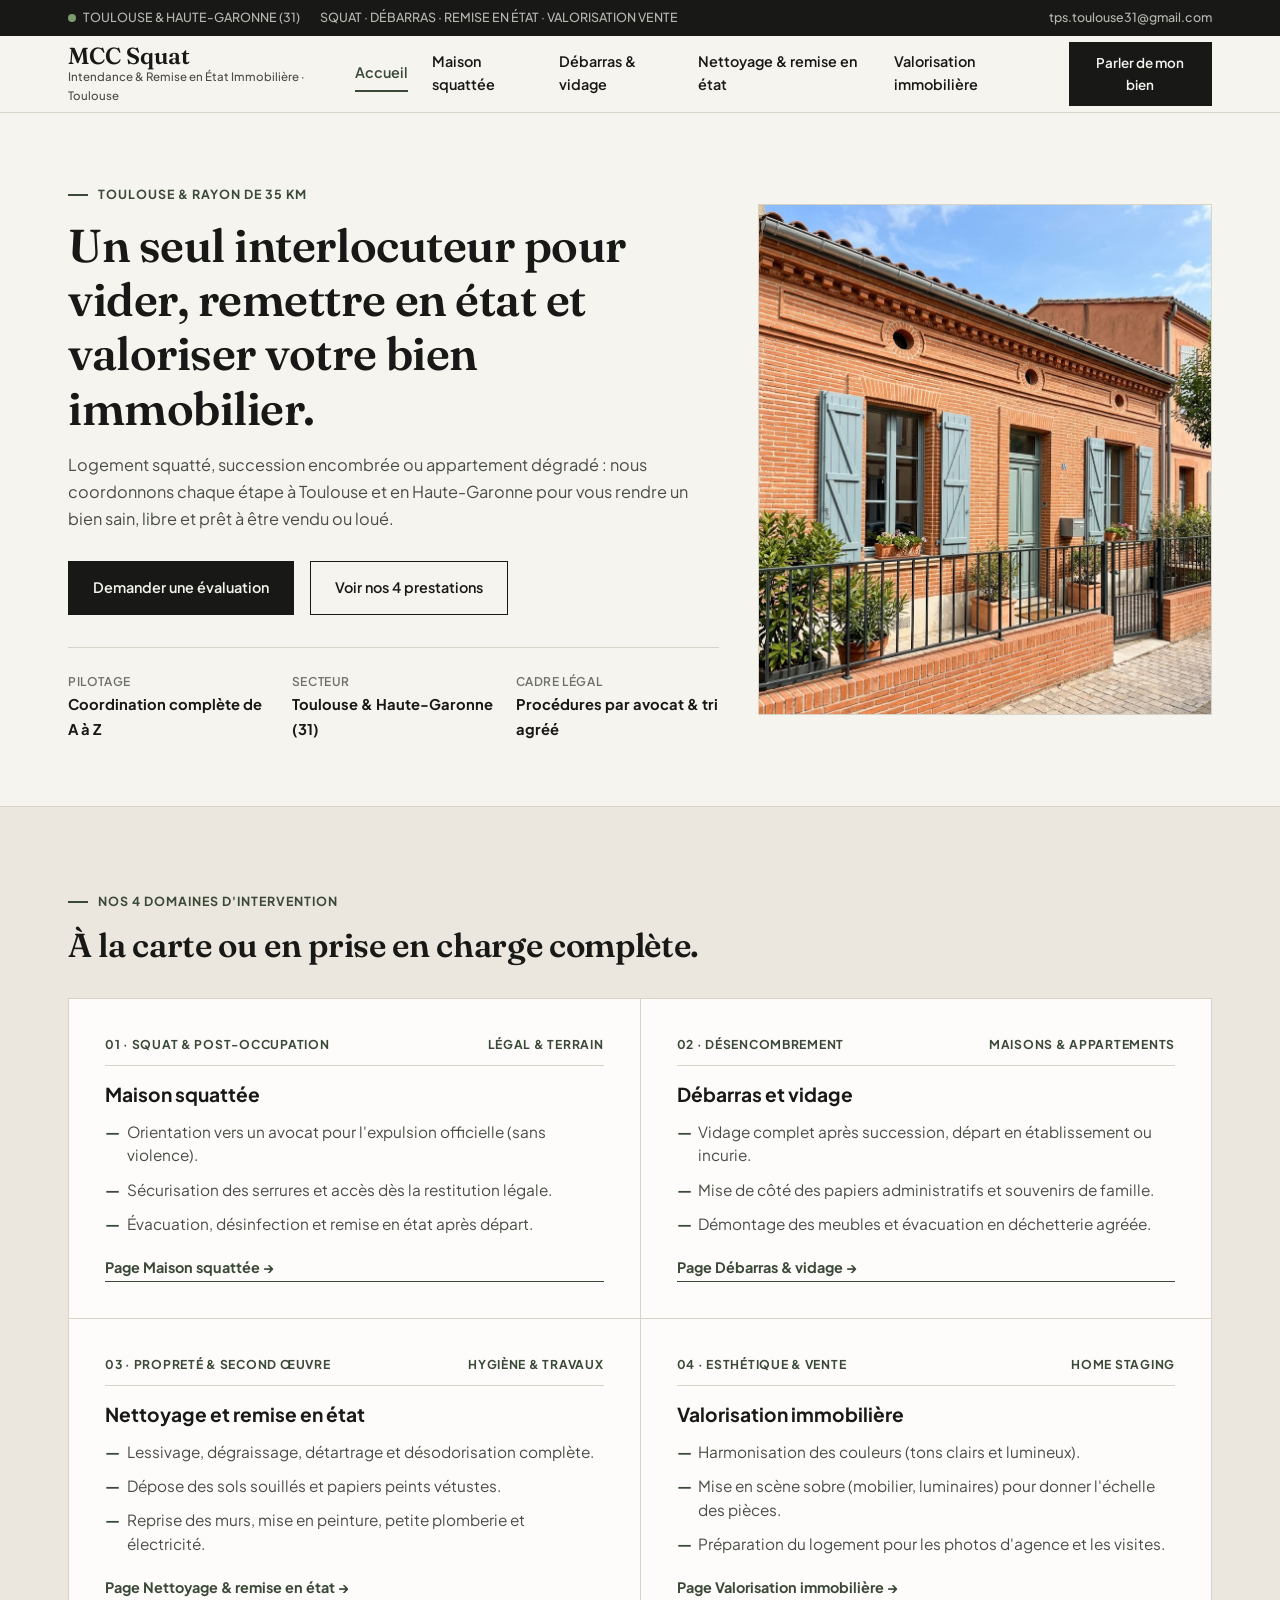
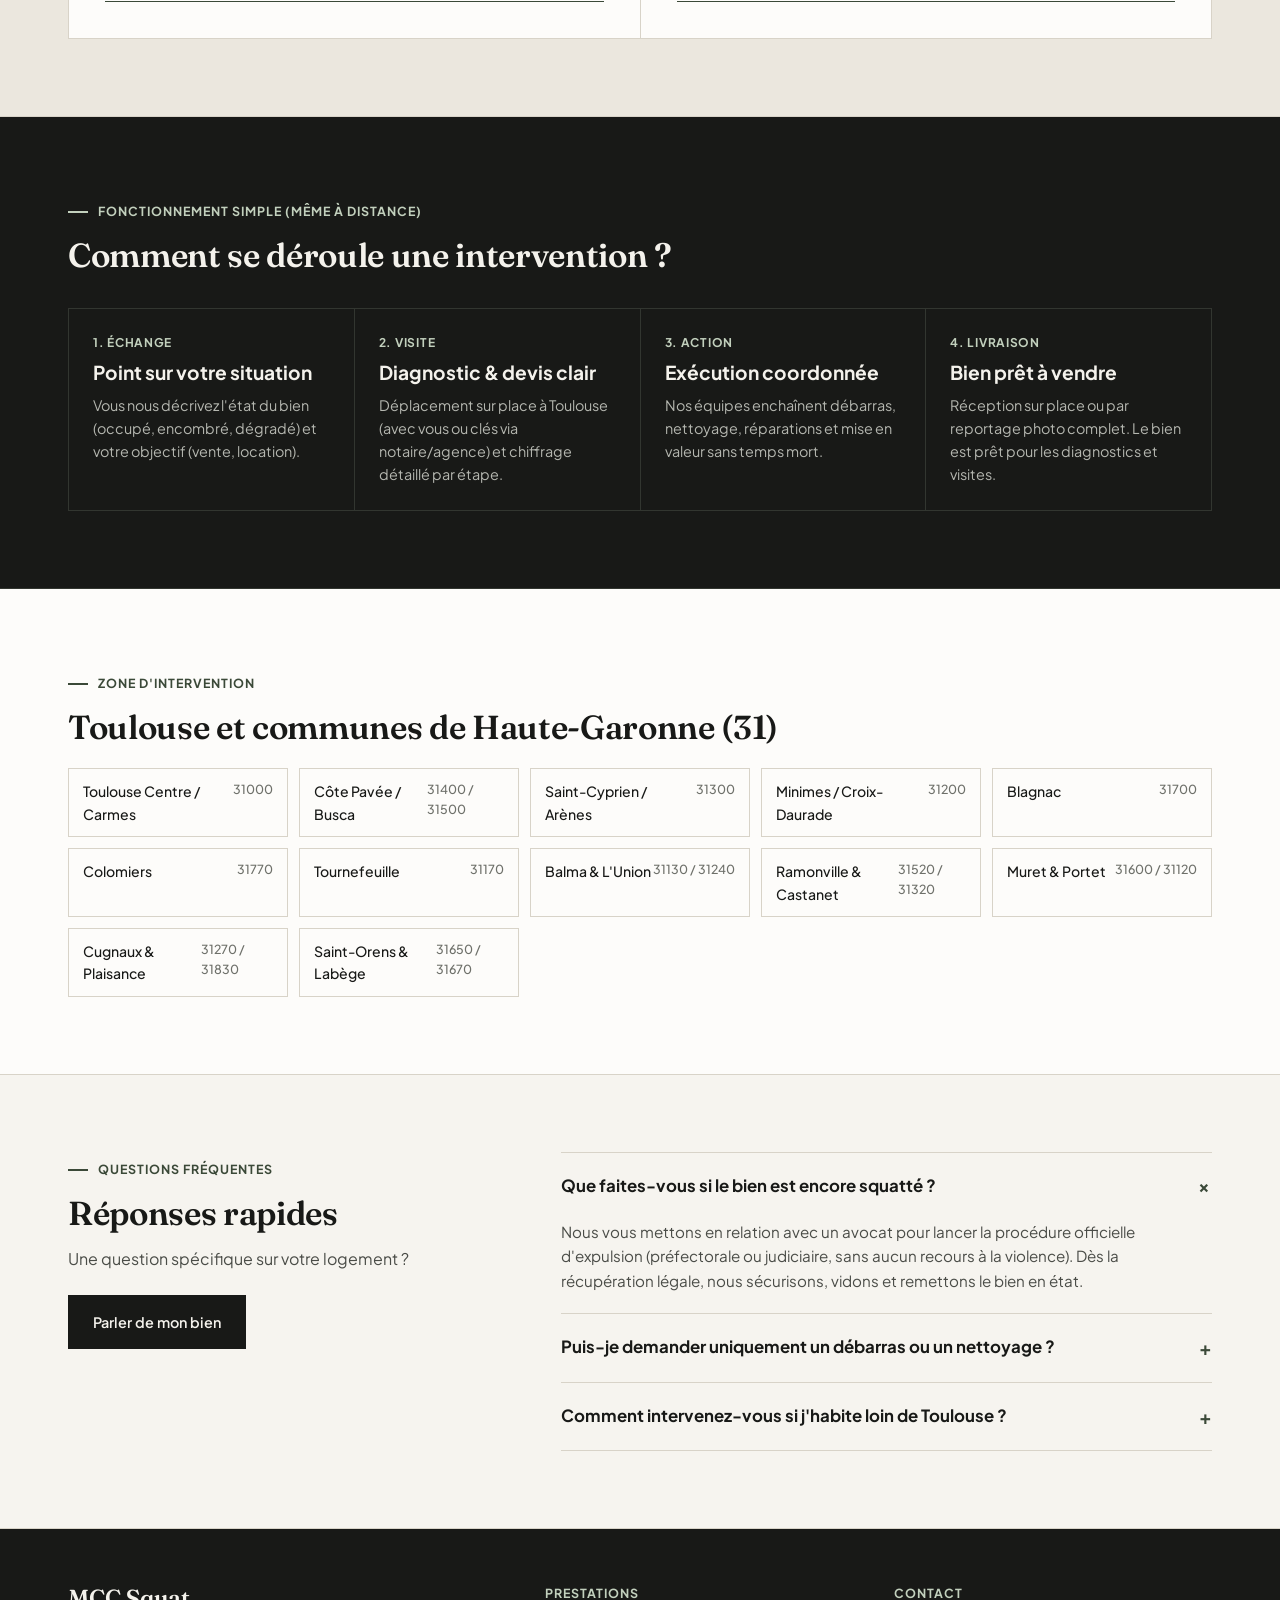
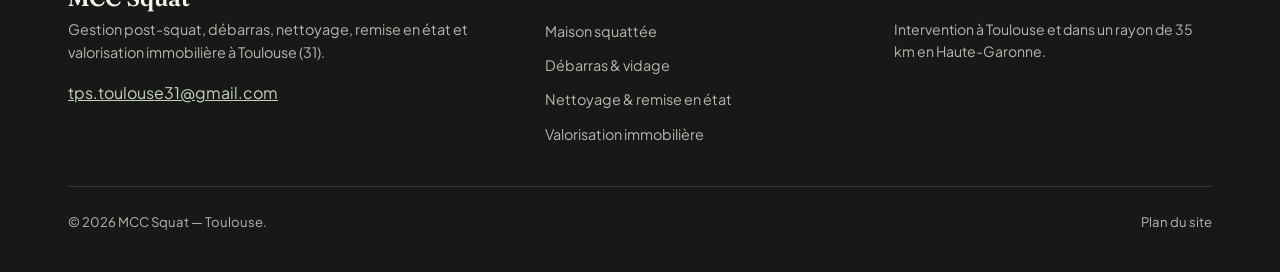
==== index.html @ 32aa0e15 "suppression du dossier" ====
<!DOCTYPE html>
<html lang="fr">
<head>
  <meta charset="UTF-8">
  <meta name="viewport" content="width=device-width, initial-scale=1.0">
  <title>MCC Squat Toulouse | Maison Squattée, Débarras, Remise en État &amp; Valorisation</title>
  <meta name="description" content="À Toulouse et en Haute-Garonne : gestion post-squat et démarches par avocat, débarras complet, nettoyage approfondi, remise en état et préparation à la vente.">
  <link rel="canonical" href="https://atelier-garona-toulouse.fr/index.html">
  <link rel="stylesheet" href="assets/css/styles.css">
</head>
<body>
  <a href="#main-content" class="skip-link">Aller au contenu principal</a>

  <div class="topbar">
    <div class="container topbar-inner">
      <div class="topbar-meta">
        <span><span class="status-dot"></span>TOULOUSE &amp; HAUTE-GARONNE (31)</span>
        <span>SQUAT · DÉBARRAS · REMISE EN ÉTAT · VALORISATION VENTE</span>
      </div>
      <div class="topbar-meta">
        <a href="mailto:tps.toulouse31@gmail.com" data-config="contact-email">tps.toulouse31@gmail.com</a>
      </div>
    </div>
  </div>

  <header class="site-header">
    <div class="container header-inner">
      <a href="index.html" class="brand">
        <span class="brand-title" data-config="company-name">MCC Squat</span>
        <span class="brand-subtitle">Intendance &amp; Remise en État Immobilière · Toulouse</span>
      </a>
      <button class="nav-toggle" type="button" aria-expanded="false" aria-controls="primary-navigation">Menu</button>
      <nav id="primary-navigation" class="main-nav" aria-label="Navigation principale">
        <a href="index.html" class="nav-link" aria-current="page">Accueil</a>
        <a href="maison-squattee.html" class="nav-link">Maison squattée</a>
        <a href="debarras-vidage.html" class="nav-link">Débarras &amp; vidage</a>
        <a href="nettoyage-remise-en-etat.html" class="nav-link">Nettoyage &amp; remise en état</a>
        <a href="valorisation-immobiliere.html" class="nav-link">Valorisation immobilière</a>
        <a href="contact-devis.html" class="btn btn-primary btn-sm">Parler de mon bien</a>
      </nav>
    </div>
  </header>

  <main id="main-content">
    <!-- HERO -->
    <section class="hero-editorial">
      <div class="container">
        <div class="grid-12" style="align-items: center;">
          <div class="col-7">
            <span class="eyebrow">Toulouse &amp; rayon de 35 km</span>
            <h1>Un seul interlocuteur pour vider, remettre en état et valoriser votre bien immobilier.</h1>
            <p class="lead" style="margin-top: 1rem;">
              Logement squatté, succession encombrée ou appartement dégradé : nous coordonnons chaque étape à Toulouse et en Haute-Garonne pour vous rendre un bien sain, libre et prêt à être vendu ou loué.
            </p>
            <div style="display: flex; flex-wrap: wrap; gap: 1rem; margin-top: 1.75rem;">
              <a href="contact-devis.html" class="btn btn-primary">Demander une évaluation</a>
              <a href="#prestations" class="btn btn-secondary">Voir nos 4 prestations</a>
            </div>
            <div class="hero-meta-strip">
              <div>
                <span class="hero-meta-label">Pilotage</span>
                <span class="hero-meta-value">Coordination complète de A à Z</span>
              </div>
              <div>
                <span class="hero-meta-label">Secteur</span>
                <span class="hero-meta-value">Toulouse &amp; Haute-Garonne (31)</span>
              </div>
              <div>
                <span class="hero-meta-label">Cadre légal</span>
                <span class="hero-meta-value">Procédures par avocat &amp; tri agréé</span>
              </div>
            </div>
          </div>

          <div class="col-5">
            <figure class="photo-frame aspect-tall">
              <img src="assets/images/maison.jpeg" alt="Maison rénovée et lumineuse prête pour la mise en vente" width="1200" height="1350">
              <figcaption class="photo-caption">
                <span>Illustration</span>
                <span>Logement remis au clair avant mise en vente</span>
              </figcaption>
            </figure>
          </div>
        </div>
      </div>
    </section>

    <!-- LES 4 PRESTATIONS (SANS DOUBLON) -->
    <section class="section section-stone" id="prestations">
      <div class="container">
        <span class="eyebrow">Nos 4 domaines d'intervention</span>
        <h2 style="margin-bottom: 2rem;">À la carte ou en prise en charge complète.</h2>

        <div class="pillar-matrix">
          <article class="pillar-cell">
            <div>
              <div class="pillar-index"><span>01 · Squat &amp; post-occupation</span><span>Légal &amp; Terrain</span></div>
              <h3 style="margin: 1rem 0 0.5rem;">Maison squattée</h3>
              <ul class="clean-list">
                <li>Orientation vers un avocat pour l'expulsion officielle (sans violence).</li>
                <li>Sécurisation des serrures et accès dès la restitution légale.</li>
                <li>Évacuation, désinfection et remise en état après départ.</li>
              </ul>
            </div>
            <a href="maison-squattee.html" class="link-arrow">Page Maison squattée &rarr;</a>
          </article>

          <article class="pillar-cell">
            <div>
              <div class="pillar-index"><span>02 · Désencombrement</span><span>Maisons &amp; Appartements</span></div>
              <h3 style="margin: 1rem 0 0.5rem;">Débarras et vidage</h3>
              <ul class="clean-list">
                <li>Vidage complet après succession, départ en établissement ou incurie.</li>
                <li>Mise de côté des papiers administratifs et souvenirs de famille.</li>
                <li>Démontage des meubles et évacuation en déchetterie agréée.</li>
              </ul>
            </div>
            <a href="debarras-vidage.html" class="link-arrow">Page Débarras &amp; vidage &rarr;</a>
          </article>

          <article class="pillar-cell">
            <div>
              <div class="pillar-index"><span>03 · Propreté &amp; Second œuvre</span><span>Hygiène &amp; Travaux</span></div>
              <h3 style="margin: 1rem 0 0.5rem;">Nettoyage et remise en état</h3>
              <ul class="clean-list">
                <li>Lessivage, dégraissage, détartrage et désodorisation complète.</li>
                <li>Dépose des sols souillés et papiers peints vétustes.</li>
                <li>Reprise des murs, mise en peinture, petite plomberie et électricité.</li>
              </ul>
            </div>
            <a href="nettoyage-remise-en-etat.html" class="link-arrow">Page Nettoyage &amp; remise en état &rarr;</a>
          </article>

          <article class="pillar-cell">
            <div>
              <div class="pillar-index"><span>04 · Esthétique &amp; Vente</span><span>Home Staging</span></div>
              <h3 style="margin: 1rem 0 0.5rem;">Valorisation immobilière</h3>
              <ul class="clean-list">
                <li>Harmonisation des couleurs (tons clairs et lumineux).</li>
                <li>Mise en scène sobre (mobilier, luminaires) pour donner l'échelle des pièces.</li>
                <li>Préparation du logement pour les photos d'agence et les visites.</li>
              </ul>
            </div>
            <a href="valorisation-immobiliere.html" class="link-arrow">Page Valorisation immobilière &rarr;</a>
          </article>
        </div>
      </div>
    </section>

    <!-- MÉTHODE EN 4 ÉTAPES COURTES -->
    <section class="section section-dark" id="methode">
      <div class="container">
        <span class="eyebrow">Fonctionnement simple (même à distance)</span>
        <h2 style="margin-bottom: 2rem;">Comment se déroule une intervention ?</h2>

        <div class="spec-grid">
          <div class="spec-item">
            <span class="spec-label">1. Échange</span>
            <h3>Point sur votre situation</h3>
            <p style="color: var(--text-on-dark-muted); font-size: 0.9rem; margin-top: 0.5rem;">
              Vous nous décrivez l'état du bien (occupé, encombré, dégradé) et votre objectif (vente, location).
            </p>
          </div>
          <div class="spec-item">
            <span class="spec-label">2. Visite</span>
            <h3>Diagnostic &amp; devis clair</h3>
            <p style="color: var(--text-on-dark-muted); font-size: 0.9rem; margin-top: 0.5rem;">
              Déplacement sur place à Toulouse (avec vous ou clés via notaire/agence) et chiffrage détaillé par étape.
            </p>
          </div>
          <div class="spec-item">
            <span class="spec-label">3. Action</span>
            <h3>Exécution coordonnée</h3>
            <p style="color: var(--text-on-dark-muted); font-size: 0.9rem; margin-top: 0.5rem;">
              Nos équipes enchaînent débarras, nettoyage, réparations et mise en valeur sans temps mort.
            </p>
          </div>
          <div class="spec-item">
            <span class="spec-label">4. Livraison</span>
            <h3>Bien prêt à vendre</h3>
            <p style="color: var(--text-on-dark-muted); font-size: 0.9rem; margin-top: 0.5rem;">
              Réception sur place ou par reportage photo complet. Le bien est prêt pour les diagnostics et visites.
            </p>
          </div>
        </div>
      </div>
    </section>

    <!-- ZONE GÉOGRAPHIQUE -->
    <section class="section section-paper" id="zone-intervention">
      <div class="container">
        <span class="eyebrow">Zone d'intervention</span>
        <h2>Toulouse et communes de Haute-Garonne (31)</h2>
        <div class="commune-grid">
          <div class="commune-item"><span>Toulouse Centre / Carmes</span><span class="commune-code">31000</span></div>
          <div class="commune-item"><span>Côte Pavée / Busca</span><span class="commune-code">31400 / 31500</span></div>
          <div class="commune-item"><span>Saint-Cyprien / Arènes</span><span class="commune-code">31300</span></div>
          <div class="commune-item"><span>Minimes / Croix-Daurade</span><span class="commune-code">31200</span></div>
          <div class="commune-item"><span>Blagnac</span><span class="commune-code">31700</span></div>
          <div class="commune-item"><span>Colomiers</span><span class="commune-code">31770</span></div>
          <div class="commune-item"><span>Tournefeuille</span><span class="commune-code">31170</span></div>
          <div class="commune-item"><span>Balma &amp; L'Union</span><span class="commune-code">31130 / 31240</span></div>
          <div class="commune-item"><span>Ramonville &amp; Castanet</span><span class="commune-code">31520 / 31320</span></div>
          <div class="commune-item"><span>Muret &amp; Portet</span><span class="commune-code">31600 / 31120</span></div>
          <div class="commune-item"><span>Cugnaux &amp; Plaisance</span><span class="commune-code">31270 / 31830</span></div>
          <div class="commune-item"><span>Saint-Orens &amp; Labège</span><span class="commune-code">31650 / 31670</span></div>
        </div>
      </div>
    </section>

    <!-- FAQ COURTE -->
    <section class="section" id="faq">
      <div class="container">
        <div class="grid-12">
          <div class="col-5">
            <span class="eyebrow">Questions fréquentes</span>
            <h2>Réponses rapides</h2>
            <p style="color: var(--text-muted); margin: 0.75rem 0 1.5rem;">
              Une question spécifique sur votre logement ?
            </p>
            <a href="contact-devis.html" class="btn btn-primary">Parler de mon bien</a>
          </div>
          <div class="col-7">
            <div class="faq-list">
              <details class="faq-item" open>
                <summary class="faq-question">
                  <span>Que faites-vous si le bien est encore squatté ?</span>
                  <span class="faq-icon">+</span>
                </summary>
                <div class="faq-answer">
                  Nous vous mettons en relation avec un avocat pour lancer la procédure officielle d'expulsion (préfectorale ou judiciaire, sans aucun recours à la violence). Dès la récupération légale, nous sécurisons, vidons et remettons le bien en état.
                </div>
              </details>
              <details class="faq-item">
                <summary class="faq-question">
                  <span>Puis-je demander uniquement un débarras ou un nettoyage ?</span>
                  <span class="faq-icon">+</span>
                </summary>
                <div class="faq-answer">
                  Oui. Chaque prestation peut être commandée seule (uniquement vider une maison, ou uniquement la nettoyer et la repeindre).
                </div>
              </details>
              <details class="faq-item">
                <summary class="faq-question">
                  <span>Comment intervenez-vous si j'habite loin de Toulouse ?</span>
                  <span class="faq-icon">+</span>
                </summary>
                <div class="faq-answer">
                  Nous récupérons les clés auprès de votre notaire ou agence, trions et mettons de côté les documents personnels demandés, et vous envoyons un reportage photo complet en fin de chantier.
                </div>
              </details>
            </div>
          </div>
        </div>
      </div>
    </section>
  </main>

  <footer class="site-footer">
    <div class="container">
      <div class="footer-grid">
        <div>
          <p class="brand-title" style="color: var(--text-on-dark); margin-bottom: 0.5rem;">MCC Squat</p>
          <p style="color: var(--text-on-dark-muted); font-size: 0.9rem; margin-bottom: 1rem;">
            Gestion post-squat, débarras, nettoyage, remise en état et valorisation immobilière à Toulouse (31).
          </p>
          <a href="mailto:tps.toulouse31@gmail.com" style="color: #C2D0BD; text-decoration: underline;">tps.toulouse31@gmail.com</a>
        </div>
        <div>
          <h3 class="footer-heading">Prestations</h3>
          <ul class="footer-links">
            <li><a href="maison-squattee.html">Maison squattée</a></li>
            <li><a href="debarras-vidage.html">Débarras &amp; vidage</a></li>
            <li><a href="nettoyage-remise-en-etat.html">Nettoyage &amp; remise en état</a></li>
            <li><a href="valorisation-immobiliere.html">Valorisation immobilière</a></li>
          </ul>
        </div>
        <div>
          <h3 class="footer-heading">Contact</h3>
          <p style="color: var(--text-on-dark-muted); font-size: 0.88rem; margin-bottom: 1rem;">
            Intervention à Toulouse et dans un rayon de 35 km en Haute-Garonne.
          </p>
          <a href="contact-devis.html" class="btn btn-secondary btn-sm">Demander un devis</a>
        </div>
      </div>
      <div class="footer-bottom">
        <span>&copy; 2026 MCC Squat — Toulouse.</span>
        <a href="sitemap.xml">Plan du site</a>
      </div>
    </div>
  </footer>

  <script src="assets/js/site-config.js"></script>
  <script src="assets/js/main.js"></script>
</body>
</html>
---- assets/css/styles.css ----
/* ==========================================================================
   MCC Squat — FEUILLE DE STYLE HAUTE LISIBILITÉ
   Palette : Ivoire (#F6F4EF), Pierre (#EBE7DE), Anthracite (#181917),
             Vert Olive (#3B4938), Terre de Garonne (#8C4A32)
   Typographies : 'Fraunces' (Titres lisibles et posés) & 'Plus Jakarta Sans'
   ========================================================================== */

@import url('https://fonts.googleapis.com/css2?family=Fraunces:opsz,wght@9..144,500;9..144,600&family=Plus+Jakarta+Sans:wght@400;500;600;700&display=swap');

:root {
  --bg-ivory: #F6F4EF;
  --bg-stone: #EBE7DE;
  --bg-paper: #FDFCFA;
  --bg-dark: #181917;
  --bg-dark-elevated: #222420;
  --bg-olive: #2D372B;

  --text-main: #181917;
  --text-muted: #4A4C47;
  --text-subtle: #6E706A;
  --text-on-dark: #F4F2EC;
  --text-on-dark-muted: #B5B7B0;

  --accent-olive: #3B4938;
  --accent-terracotta: #8C4A32;
  --border-hairline: #D8D3C8;
  --border-dark-hairline: #323630;

  --font-serif: 'Fraunces', Georgia, serif;
  --font-sans: 'Plus Jakarta Sans', -apple-system, BlinkMacSystemFont, sans-serif;

  --container-max: 1240px;
  --gutter: clamp(1.25rem, 4vw, 3rem);
  --section-py: clamp(3.5rem, 6vw, 5.5rem);
}

*, *::before, *::after {
  box-sizing: border-box;
  margin: 0;
  padding: 0;
}

html {
  font-size: 16px;
  scroll-behavior: smooth;
  background-color: var(--bg-ivory);
  color: var(--text-main);
  font-family: var(--font-sans);
  line-height: 1.6;
  -webkit-font-smoothing: antialiased;
}

body {
  overflow-x: hidden;
  background-color: var(--bg-ivory);
}

img {
  max-width: 100%;
  height: auto;
  display: block;
  object-fit: cover;
}

a {
  color: inherit;
  text-decoration: none;
  transition: color 0.2s ease, background-color 0.2s ease, border-color 0.2s ease;
}

ul, ol {
  list-style: none;
}

.skip-link {
  position: absolute;
  top: -100px;
  left: 1rem;
  background: var(--bg-dark);
  color: var(--text-on-dark);
  padding: 0.75rem 1.25rem;
  z-index: 9999;
  font-size: 0.875rem;
}
.skip-link:focus {
  top: 1rem;
}

/* ==========================================================================
   TYPOGRAPHIE CLAIRE ET DIRECTE (SANS EFFETS GÊNANTS)
   ========================================================================== */

.eyebrow {
  font-family: var(--font-sans);
  font-size: 0.78rem;
  text-transform: uppercase;
  letter-spacing: 0.08em;
  color: var(--accent-olive);
  display: inline-flex;
  align-items: center;
  gap: 0.6rem;
  margin-bottom: 0.85rem;
  font-weight: 700;
}

.eyebrow::before {
  content: "";
  display: inline-block;
  width: 20px;
  height: 2px;
  background-color: currentColor;
}

.section-dark .eyebrow {
  color: #C2D0BD;
}

h1 {
  font-family: var(--font-serif);
  font-weight: 600;
  font-size: clamp(2rem, 3.6vw, 3.1rem);
  line-height: 1.18;
  letter-spacing: -0.01em;
  color: var(--text-main);
}

h2 {
  font-family: var(--font-serif);
  font-weight: 600;
  font-size: clamp(1.6rem, 2.6vw, 2.25rem);
  line-height: 1.22;
  letter-spacing: -0.01em;
}

h3 {
  font-family: var(--font-sans);
  font-weight: 700;
  font-size: clamp(1.15rem, 1.5vw, 1.35rem);
  line-height: 1.35;
}

h4 {
  font-family: var(--font-sans);
  font-size: 1rem;
  font-weight: 700;
  line-height: 1.4;
}

.section-dark h1,
.section-dark h2,
.section-dark h3 {
  color: var(--text-on-dark);
}

.lead {
  font-size: clamp(1.02rem, 1.2vw, 1.15rem);
  line-height: 1.65;
  color: var(--text-muted);
  font-weight: 400;
}

.section-dark .lead {
  color: var(--text-on-dark-muted);
}

/* Listes à puces courtes et faciles à scanner */
.clean-list {
  display: flex;
  flex-direction: column;
  gap: 0.65rem;
  margin-top: 0.75rem;
}

.clean-list li {
  position: relative;
  padding-left: 1.35rem;
  color: var(--text-muted);
  font-size: 0.96rem;
  line-height: 1.55;
}

.clean-list li::before {
  content: "—";
  position: absolute;
  left: 0;
  color: var(--accent-olive);
  font-weight: 700;
}

.section-dark .clean-list li {
  color: var(--text-on-dark-muted);
}

.section-dark .clean-list li::before {
  color: #C2D0BD;
}

/* ==========================================================================
   GRILLE & SECTIONS
   ========================================================================== */

.container {
  max-width: var(--container-max);
  margin: 0 auto;
  padding-left: var(--gutter);
  padding-right: var(--gutter);
}

.section {
  padding-top: var(--section-py);
  padding-bottom: var(--section-py);
  border-bottom: 1px solid var(--border-hairline);
}

.section-stone { background-color: var(--bg-stone); }
.section-paper { background-color: var(--bg-paper); }
.section-dark {
  background-color: var(--bg-dark);
  color: var(--text-on-dark);
  border-bottom: 1px solid var(--border-dark-hairline);
}
.section-olive {
  background-color: var(--bg-olive);
  color: var(--text-on-dark);
}

.grid-12 {
  display: grid;
  grid-template-columns: repeat(12, 1fr);
  gap: clamp(1.5rem, 3vw, 2.5rem);
}

.col-4 { grid-column: span 4; }
.col-5 { grid-column: span 5; }
.col-6 { grid-column: span 6; }
.col-7 { grid-column: span 7; }
.col-8 { grid-column: span 8; }
.col-12 { grid-column: span 12; }

/* ==========================================================================
   BARRE SUPÉRIEURE & NAVIGATION
   ========================================================================== */

.topbar {
  background-color: var(--bg-dark);
  color: var(--text-on-dark-muted);
  font-size: 0.8rem;
  padding: 0.5rem 0;
}

.topbar-inner {
  display: flex;
  justify-content: space-between;
  align-items: center;
  gap: 1rem;
  flex-wrap: wrap;
}

.topbar-meta {
  display: flex;
  align-items: center;
  gap: 1.25rem;
  font-size: 0.78rem;
  font-weight: 500;
}

.status-dot {
  display: inline-block;
  width: 8px;
  height: 8px;
  background-color: #799B6E;
  border-radius: 50%;
  margin-right: 0.45rem;
}

.site-header {
  position: sticky;
  top: 0;
  z-index: 100;
  background-color: rgba(246, 244, 239, 0.96);
  backdrop-filter: blur(8px);
  border-bottom: 1px solid var(--border-hairline);
}

.header-inner {
  display: flex;
  align-items: center;
  justify-content: space-between;
  min-height: 76px;
  gap: 1.25rem;
}

.brand {
  display: flex;
  flex-direction: column;
}

.brand-title {
  font-family: var(--font-serif);
  font-weight: 600;
  font-size: 1.45rem;
  line-height: 1.1;
  color: var(--text-main);
}

.brand-subtitle {
  font-size: 0.72rem;
  color: var(--text-muted);
  font-weight: 500;
}

.main-nav {
  display: flex;
  align-items: center;
  gap: 1.5rem;
}

.nav-link {
  font-size: 0.9rem;
  font-weight: 600;
  color: var(--text-main);
  padding: 0.35rem 0;
  border-bottom: 2px solid transparent;
}

.nav-link:hover,
.nav-link[aria-current="page"] {
  color: var(--accent-olive);
  border-bottom-color: var(--accent-olive);
}

.nav-toggle {
  display: none;
  background: transparent;
  border: 1px solid var(--border-hairline);
  padding: 0.5rem 0.85rem;
  font-size: 0.8rem;
  font-weight: 600;
  color: var(--text-main);
  cursor: pointer;
}

/* ==========================================================================
   BOUTONS & LIENS D'ACTION
   ========================================================================== */

.btn {
  display: inline-flex;
  align-items: center;
  justify-content: center;
  gap: 0.6rem;
  padding: 0.9rem 1.5rem;
  font-family: var(--font-sans);
  font-size: 0.9rem;
  font-weight: 600;
  border: 1px solid transparent;
  cursor: pointer;
  transition: all 0.2s ease;
  text-align: center;
}

.btn-primary {
  background-color: var(--bg-dark);
  color: var(--text-on-dark);
  border-color: var(--bg-dark);
}

.btn-primary:hover {
  background-color: var(--accent-olive);
  border-color: var(--accent-olive);
}

.btn-secondary {
  background-color: transparent;
  color: var(--text-main);
  border-color: var(--text-main);
}

.btn-secondary:hover {
  background-color: var(--text-main);
  color: var(--text-on-dark);
}

.section-dark .btn-primary {
  background-color: var(--bg-ivory);
  color: var(--text-main);
  border-color: var(--bg-ivory);
}

.section-dark .btn-secondary {
  color: var(--text-on-dark);
  border-color: rgba(244, 242, 236, 0.4);
}

.btn-sm {
  padding: 0.6rem 1.1rem;
  font-size: 0.84rem;
}

.link-arrow {
  display: inline-flex;
  align-items: center;
  gap: 0.4rem;
  font-size: 0.9rem;
  font-weight: 700;
  color: var(--accent-olive);
  border-bottom: 1.5px solid currentColor;
  padding-bottom: 0.15rem;
}

.link-arrow:hover {
  color: var(--accent-terracotta);
}

/* ==========================================================================
   HERO & PHOTOGRAPHIES
   ========================================================================== */

.hero-editorial {
  padding-top: clamp(2.5rem, 5vw, 4.5rem);
  padding-bottom: clamp(3rem, 5vw, 4.5rem);
  border-bottom: 1px solid var(--border-hairline);
}

.hero-meta-strip {
  display: grid;
  grid-template-columns: repeat(3, 1fr);
  gap: 1.25rem;
  padding-top: 1.5rem;
  margin-top: 2rem;
  border-top: 1px solid var(--border-hairline);
}

.hero-meta-label {
  font-size: 0.75rem;
  text-transform: uppercase;
  letter-spacing: 0.05em;
  color: var(--text-subtle);
  display: block;
  font-weight: 600;
}

.hero-meta-value {
  font-size: 0.92rem;
  font-weight: 700;
  color: var(--text-main);
}

.photo-frame {
  background-color: var(--bg-stone);
  border: 1px solid var(--border-hairline);
  overflow: hidden;
}

.photo-frame img {
  width: 100%;
  height: 100%;
  object-fit: cover;
}

.photo-caption {
  padding: 0.65rem 0.95rem;
  background-color: var(--bg-paper);
  border-top: 1px solid var(--border-hairline);
  font-size: 0.75rem;
  font-weight: 500;
  color: var(--text-subtle);
  display: flex;
  justify-content: space-between;
  gap: 1rem;
}

.section-dark .photo-frame {
  border-color: var(--border-dark-hairline);
}

.section-dark .photo-caption {
  background-color: var(--bg-dark-elevated);
  border-top-color: var(--border-dark-hairline);
  color: var(--text-on-dark-muted);
}

.aspect-tall { aspect-ratio: 4 / 4.5; }
.aspect-wide { aspect-ratio: 16 / 10; }

/* ==========================================================================
   BLOCS STRUCTURÉS (LECTURE RAPIDE)
   ========================================================================== */

.ledger-list {
  border-top: 1px solid var(--border-hairline);
}

.ledger-row {
  display: grid;
  grid-template-columns: 60px 1.1fr 1.8fr auto;
  gap: 1.5rem;
  padding: 1.35rem 0;
  border-bottom: 1px solid var(--border-hairline);
  align-items: center;
}

.ledger-num {
  font-size: 0.82rem;
  font-weight: 700;
  color: var(--accent-terracotta);
}

.pillar-matrix {
  display: grid;
  grid-template-columns: repeat(2, 1fr);
  border-top: 1px solid var(--border-hairline);
  border-left: 1px solid var(--border-hairline);
}

.pillar-cell {
  padding: clamp(1.5rem, 3vw, 2.25rem);
  border-right: 1px solid var(--border-hairline);
  border-bottom: 1px solid var(--border-hairline);
  background-color: var(--bg-paper);
  display: flex;
  flex-direction: column;
  justify-content: space-between;
  gap: 1.25rem;
}

.pillar-index {
  font-size: 0.76rem;
  font-weight: 700;
  color: var(--accent-olive);
  text-transform: uppercase;
  letter-spacing: 0.06em;
  display: flex;
  justify-content: space-between;
  border-bottom: 1px solid var(--border-hairline);
  padding-bottom: 0.65rem;
}

.spec-grid {
  display: grid;
  grid-template-columns: repeat(4, 1fr);
  border-top: 1px solid var(--border-hairline);
  border-left: 1px solid var(--border-hairline);
}

.spec-item {
  padding: 1.5rem;
  border-right: 1px solid var(--border-hairline);
  border-bottom: 1px solid var(--border-hairline);
}

.section-dark .spec-grid {
  border-top-color: var(--border-dark-hairline);
  border-left-color: var(--border-dark-hairline);
}

.section-dark .spec-item {
  border-right-color: var(--border-dark-hairline);
  border-bottom-color: var(--border-dark-hairline);
}

.spec-label {
  font-size: 0.75rem;
  font-weight: 700;
  text-transform: uppercase;
  letter-spacing: 0.06em;
  color: var(--accent-terracotta);
  margin-bottom: 0.5rem;
  display: block;
}

.section-dark .spec-label {
  color: #C2D0BD;
}

.legal-callout {
  background-color: var(--bg-paper);
  border-left: 4px solid var(--accent-olive);
  border-top: 1px solid var(--border-hairline);
  border-right: 1px solid var(--border-hairline);
  border-bottom: 1px solid var(--border-hairline);
  padding: 1.35rem 1.5rem;
}

.section-dark .legal-callout {
  background-color: var(--bg-dark-elevated);
  border-color: var(--border-dark-hairline);
  border-left: 4px solid #9AB195;
}

/* ==========================================================================
   FAQ & COMMUNES
   ========================================================================== */

.faq-list {
  border-top: 1px solid var(--border-hairline);
}

.faq-item {
  border-bottom: 1px solid var(--border-hairline);
}

.faq-question {
  width: 100%;
  padding: 1.15rem 0;
  cursor: pointer;
  font-family: var(--font-sans);
  font-weight: 700;
  font-size: 1.05rem;
  color: var(--text-main);
  display: flex;
  justify-content: space-between;
  align-items: center;
  gap: 1rem;
  list-style: none;
}

.faq-question::-webkit-details-marker { display: none; }

.faq-icon {
  font-size: 1.2rem;
  font-weight: 700;
  color: var(--accent-olive);
  transition: transform 0.2s ease;
}

details[open] .faq-icon { transform: rotate(45deg); }

.faq-answer {
  padding-bottom: 1.25rem;
  color: var(--text-muted);
  font-size: 0.95rem;
}

.commune-grid {
  display: grid;
  grid-template-columns: repeat(auto-fill, minmax(210px, 1fr));
  gap: 0.65rem;
  margin-top: 1.25rem;
}

.commune-item {
  padding: 0.7rem 0.9rem;
  border: 1px solid var(--border-hairline);
  background-color: var(--bg-paper);
  font-size: 0.88rem;
  font-weight: 500;
  display: flex;
  justify-content: space-between;
}

.commune-code {
  font-size: 0.78rem;
  color: var(--text-subtle);
}

/* ==========================================================================
   FORMULAIRE & FOOTER
   ========================================================================== */

.form-architectural {
  background-color: var(--bg-paper);
  border: 1px solid var(--border-hairline);
  padding: clamp(1.5rem, 3vw, 2.5rem);
}

.form-grid {
  display: grid;
  grid-template-columns: repeat(2, 1fr);
  gap: 1.25rem;
}

.form-group {
  display: flex;
  flex-direction: column;
  gap: 0.4rem;
}

.form-group-full { grid-column: span 2; }

.form-label {
  font-size: 0.86rem;
  font-weight: 600;
  color: var(--text-main);
  display: flex;
  justify-content: space-between;
}

.form-required {
  font-size: 0.75rem;
  color: var(--accent-terracotta);
}

.form-control {
  width: 100%;
  padding: 0.75rem 0.9rem;
  font-family: var(--font-sans);
  font-size: 0.95rem;
  color: var(--text-main);
  background-color: var(--bg-ivory);
  border: 1px solid var(--border-hairline);
}

.form-control:focus {
  outline: none;
  border-color: var(--accent-olive);
  background-color: #FFFFFF;
}

textarea.form-control {
  min-height: 120px;
  resize: vertical;
}

.checkbox-grid {
  display: grid;
  grid-template-columns: repeat(2, 1fr);
  gap: 0.65rem;
}

.checkbox-tile {
  display: flex;
  align-items: center;
  gap: 0.65rem;
  padding: 0.7rem 0.9rem;
  border: 1px solid var(--border-hairline);
  background-color: var(--bg-ivory);
  cursor: pointer;
  font-size: 0.88rem;
}

.form-actions-bar {
  display: flex;
  flex-wrap: wrap;
  gap: 1rem;
  align-items: center;
  margin-top: 1.5rem;
  padding-top: 1.25rem;
  border-top: 1px solid var(--border-hairline);
}

.dossier-preview-panel {
  margin-top: 1.5rem;
  padding: 1.25rem;
  background-color: var(--bg-stone);
  border: 1px solid var(--border-hairline);
  display: none;
}

.dossier-preview-panel.is-visible { display: block; }

.dossier-pre {
  font-family: monospace;
  font-size: 0.82rem;
  white-space: pre-wrap;
  background-color: var(--bg-paper);
  padding: 1rem;
  border: 1px solid var(--border-hairline);
  margin: 0.75rem 0;
}

.breadcrumb-bar {
  padding: 0.75rem 0;
  border-bottom: 1px solid var(--border-hairline);
  background-color: var(--bg-stone);
  font-size: 0.8rem;
  color: var(--text-muted);
}

.breadcrumb-list {
  display: flex;
  gap: 0.5rem;
}

.breadcrumb-list li + li::before {
  content: "/";
  margin-right: 0.5rem;
}

.site-footer {
  background-color: var(--bg-dark);
  color: var(--text-on-dark);
  padding: 3.5rem 0 2.5rem;
}

.footer-grid {
  display: grid;
  grid-template-columns: 1.4fr 1fr 1fr;
  gap: 2rem;
  padding-bottom: 2.5rem;
  border-bottom: 1px solid var(--border-dark-hairline);
}

.footer-heading {
  font-size: 0.78rem;
  font-weight: 700;
  text-transform: uppercase;
  letter-spacing: 0.08em;
  color: #C2D0BD;
  margin-bottom: 1rem;
}

.footer-links {
  display: flex;
  flex-direction: column;
  gap: 0.55rem;
}

.footer-links a {
  color: var(--text-on-dark-muted);
  font-size: 0.9rem;
}

.footer-bottom {
  padding-top: 1.5rem;
  display: flex;
  justify-content: space-between;
  flex-wrap: wrap;
  gap: 1rem;
  font-size: 0.82rem;
  color: var(--text-on-dark-muted);
}

@media (max-width: 980px) {
  .col-4, .col-5, .col-6, .col-7, .col-8 { grid-column: span 12; }
  .ledger-row { grid-template-columns: 1fr; gap: 0.5rem; }
  .spec-grid { grid-template-columns: repeat(2, 1fr); }
  .hero-meta-strip { grid-template-columns: 1fr; }
  .footer-grid { grid-template-columns: 1fr; }
}

@media (max-width: 820px) {
  .topbar-meta { display: none; }
  .nav-toggle { display: inline-block; }
  .main-nav {
    display: none;
    position: absolute;
    top: 100%;
    left: 0;
    right: 0;
    background-color: var(--bg-ivory);
    border-bottom: 1px solid var(--border-hairline);
    flex-direction: column;
    align-items: flex-start;
    padding: 1.25rem var(--gutter);
    gap: 0.85rem;
  }
  .main-nav.is-open { display: flex; }
  .pillar-matrix, .spec-grid, .form-grid, .checkbox-grid { grid-template-columns: 1fr; }
  .form-group-full { grid-column: span 1; }
}
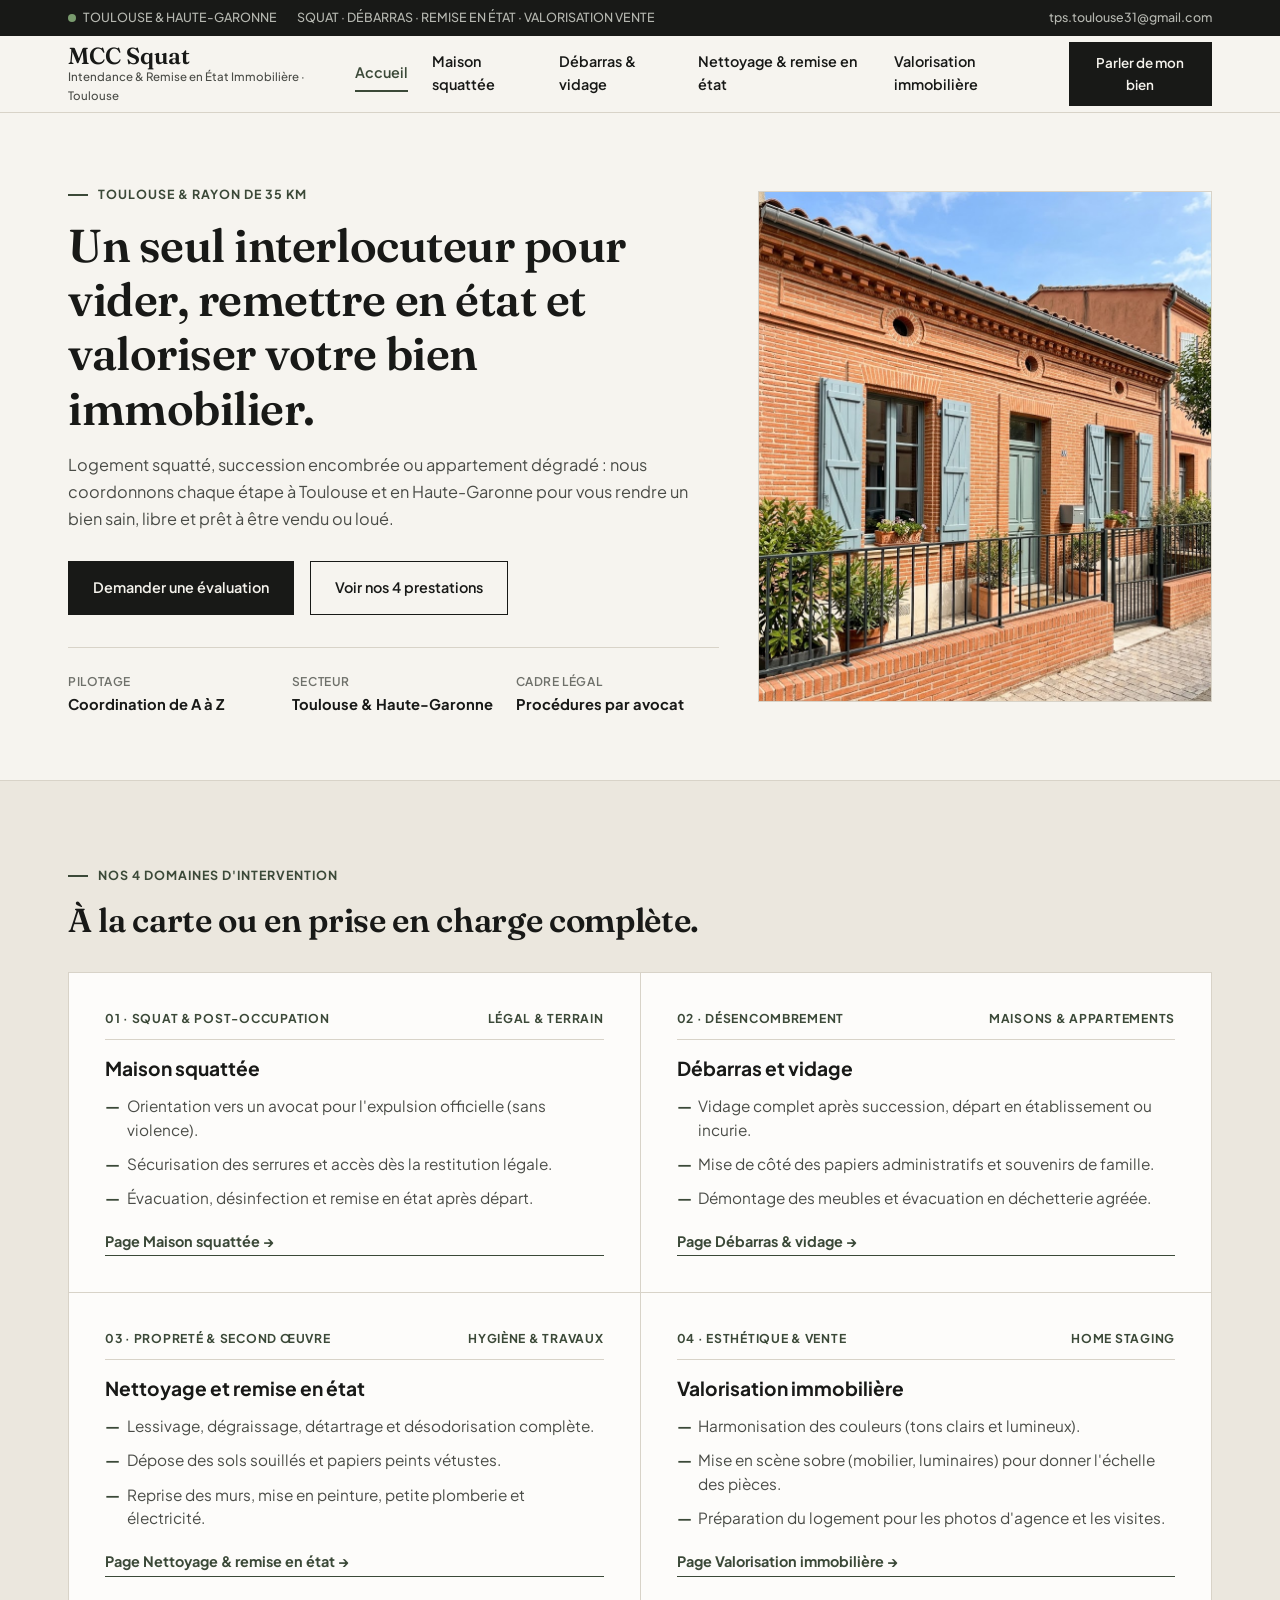
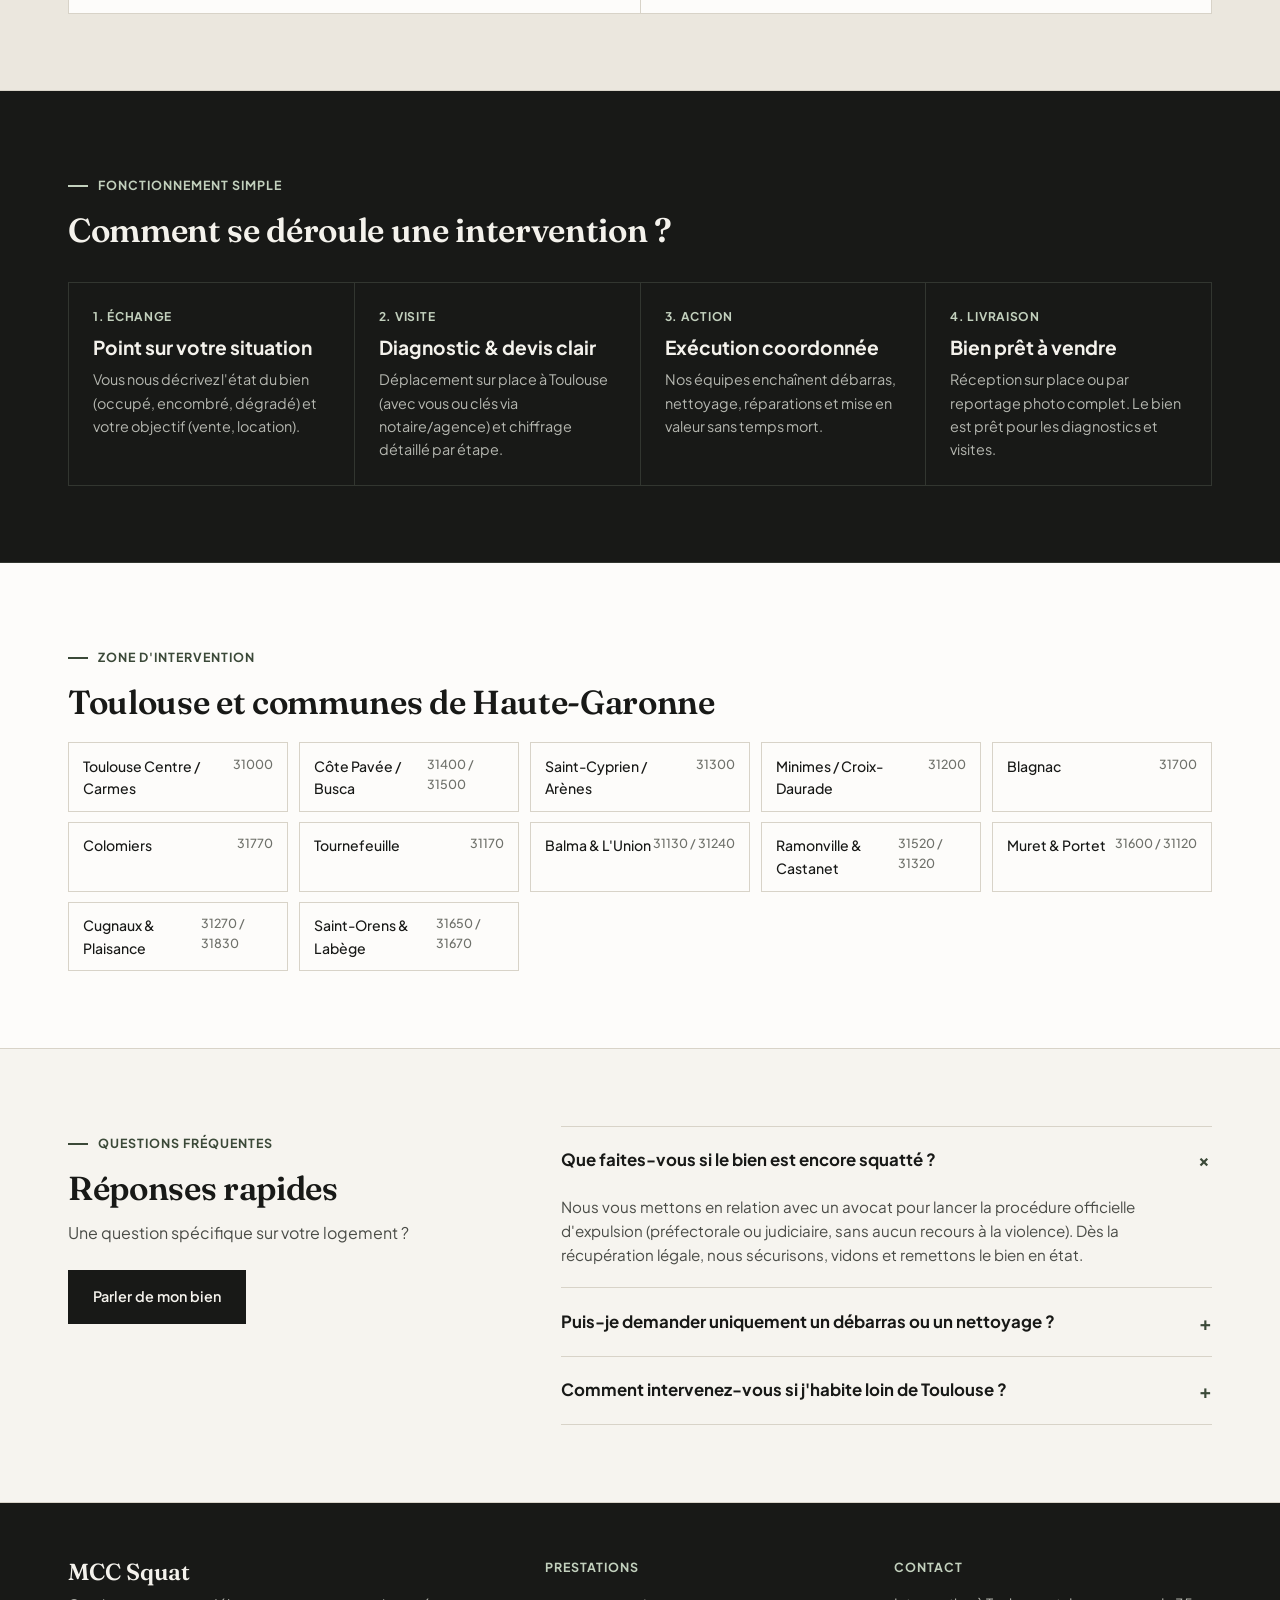
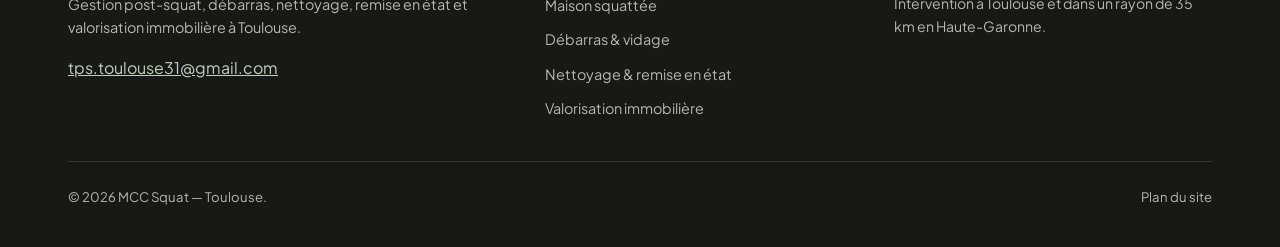
==== commit aafc6dc9: "petites corrections" ====
--- a/index.html
+++ b/index.html
@@ -14,7 +14,7 @@
   <div class="topbar">
     <div class="container topbar-inner">
       <div class="topbar-meta">
-        <span><span class="status-dot"></span>TOULOUSE &amp; HAUTE-GARONNE (31)</span>
+        <span><span class="status-dot"></span>TOULOUSE &amp; HAUTE-GARONNE</span>
         <span>SQUAT · DÉBARRAS · REMISE EN ÉTAT · VALORISATION VENTE</span>
       </div>
       <div class="topbar-meta">
@@ -59,15 +59,15 @@
             <div class="hero-meta-strip">
               <div>
                 <span class="hero-meta-label">Pilotage</span>
-                <span class="hero-meta-value">Coordination complète de A à Z</span>
+                <span class="hero-meta-value">Coordination de A à Z</span>
               </div>
               <div>
                 <span class="hero-meta-label">Secteur</span>
-                <span class="hero-meta-value">Toulouse &amp; Haute-Garonne (31)</span>
+                <span class="hero-meta-value">Toulouse &amp; Haute-Garonne</span>
               </div>
               <div>
                 <span class="hero-meta-label">Cadre légal</span>
-                <span class="hero-meta-value">Procédures par avocat &amp; tri agréé</span>
+                <span class="hero-meta-value">Procédures par avocat</span>
               </div>
             </div>
           </div>
@@ -150,7 +150,7 @@
     <!-- MÉTHODE EN 4 ÉTAPES COURTES -->
     <section class="section section-dark" id="methode">
       <div class="container">
-        <span class="eyebrow">Fonctionnement simple (même à distance)</span>
+        <span class="eyebrow">Fonctionnement simple</span>
         <h2 style="margin-bottom: 2rem;">Comment se déroule une intervention ?</h2>
 
         <div class="spec-grid">
@@ -190,7 +190,7 @@
     <section class="section section-paper" id="zone-intervention">
       <div class="container">
         <span class="eyebrow">Zone d'intervention</span>
-        <h2>Toulouse et communes de Haute-Garonne (31)</h2>
+        <h2>Toulouse et communes de Haute-Garonne</h2>
         <div class="commune-grid">
           <div class="commune-item"><span>Toulouse Centre / Carmes</span><span class="commune-code">31000</span></div>
           <div class="commune-item"><span>Côte Pavée / Busca</span><span class="commune-code">31400 / 31500</span></div>
@@ -262,7 +262,7 @@
         <div>
           <p class="brand-title" style="color: var(--text-on-dark); margin-bottom: 0.5rem;">MCC Squat</p>
           <p style="color: var(--text-on-dark-muted); font-size: 0.9rem; margin-bottom: 1rem;">
-            Gestion post-squat, débarras, nettoyage, remise en état et valorisation immobilière à Toulouse (31).
+            Gestion post-squat, débarras, nettoyage, remise en état et valorisation immobilière à Toulouse.
           </p>
           <a href="mailto:tps.toulouse31@gmail.com" style="color: #C2D0BD; text-decoration: underline;">tps.toulouse31@gmail.com</a>
         </div>
